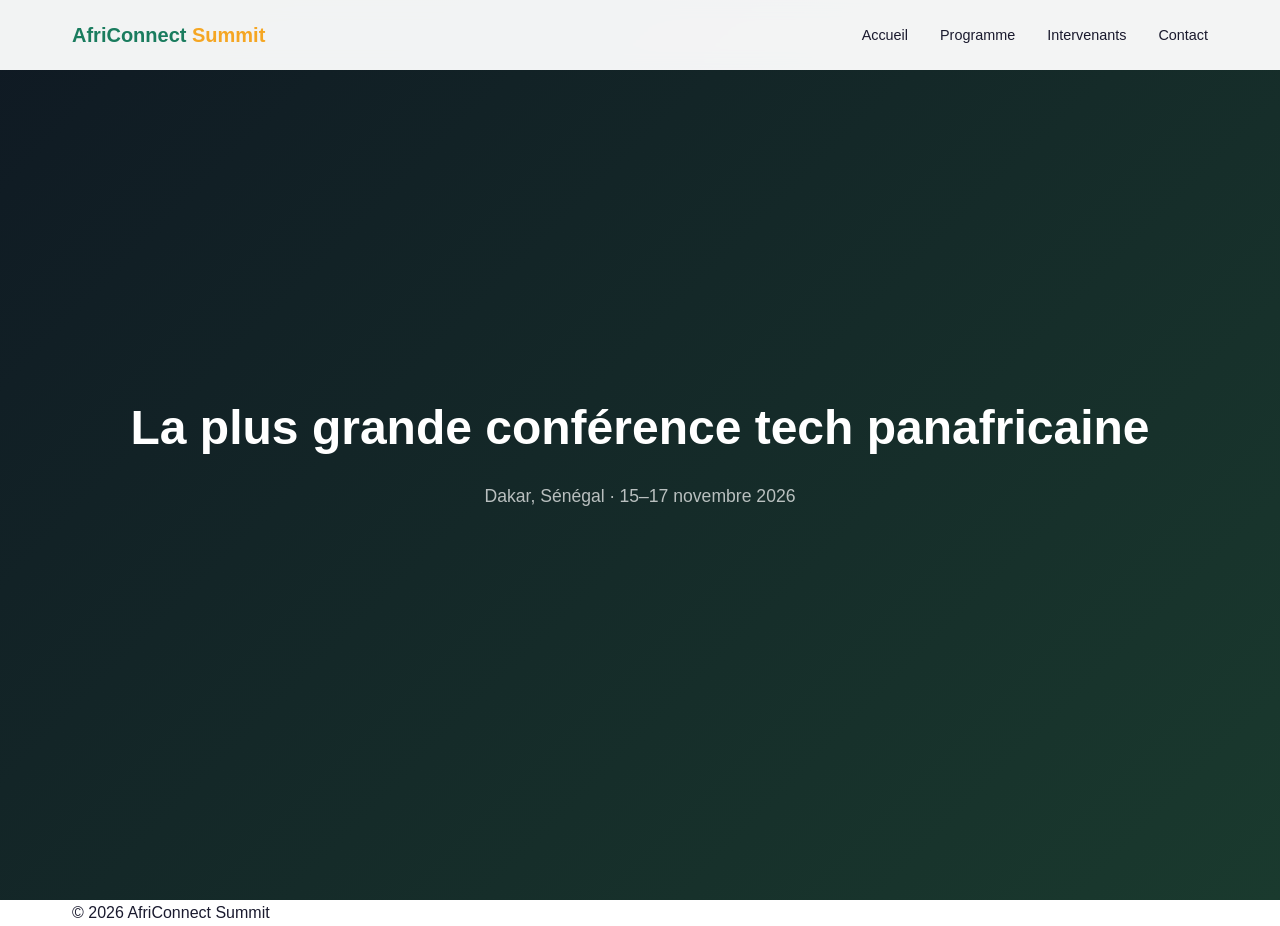
==== index.html @ d410f848 "init: structure du projet, navbar HTML, hero de base et variables CSS" ====
<!DOCTYPE html>
<html lang="fr">
<head>
  <meta charset="UTF-8" />
  <meta name="viewport" content="width=device-width, initial-scale=1.0" />
  <title>AfriConnect Summit 2026</title>
  <link rel="stylesheet" href="css/style.css" />
</head>
<body>

  <!-- NAVBAR -->
  <header>
    <nav class="navbar">
      <div class="conteneur navbar__interieur">
        <a href="index.html" class="navbar__logo">AfriConnect <span>Summit</span></a>
        <ul class="navbar__liens" id="menu-liens">
          <li><a href="index.html">Accueil</a></li>
          <li><a href="programme.html">Programme</a></li>
          <li><a href="intervenants.html">Intervenants</a></li>
          <li><a href="contact.html">Contact</a></li>
        </ul>
      </div>
    </nav>
  </header>

  <main>
    <!-- Hero - en cours de construction -->
    <section class="hero">
      <div class="hero__contenu">
        <h1 class="hero__titre">La plus grande conférence tech panafricaine</h1>
        <p class="hero__sous-titre">Dakar, Sénégal · 15–17 novembre 2026</p>
      </div>
    </section>
  </main>

  <footer>
    <div class="conteneur">
      <p>&copy; 2026 AfriConnect Summit</p>
    </div>
  </footer>

</body>
</html>
---- css/style.css ----
/* ============================================================
   AfriConnect Summit - style.css
   Début : reset et variables de base
   ============================================================ */

:root {
  --couleur-primaire: #1a7c5e;
  --couleur-secondaire: #f5a623;
  --couleur-accent: #e84855;
  --couleur-sombre: #0f1923;
  --fond-principal: #ffffff;
  --fond-secondaire: #f7f8fa;
  --fond-carte: #ffffff;
  --texte-principal: #1a1a2e;
  --texte-secondaire: #555770;
  --bordure: #e0e4ef;
  --police-titre: 'Syne', sans-serif;
  --police-corps: 'Inter', sans-serif;
  --espacement-sm: 1rem;
  --espacement-md: 2rem;
  --espacement-lg: 4rem;
  --espacement-xl: 6rem;
  --radius-sm: 6px;
  --radius-md: 12px;
  --radius-rond: 50px;
  --transition: all 0.3s ease;
}

*, *::before, *::after { box-sizing: border-box; margin: 0; padding: 0; }
html { scroll-behavior: smooth; }
body { font-family: var(--police-corps); background-color: var(--fond-principal); color: var(--texte-principal); line-height: 1.6; }
img { max-width: 100%; display: block; }
a { color: inherit; text-decoration: none; transition: var(--transition); }
ul { list-style: none; }

.conteneur { max-width: 1200px; margin: 0 auto; padding: 0 var(--espacement-md); }

/* NAVBAR */
.navbar { position: fixed; top: 0; left: 0; right: 0; z-index: 1000; background-color: rgba(255,255,255,0.95); backdrop-filter: blur(10px); padding: 1.2rem 0; transition: var(--transition); }
.navbar__interieur { display: flex; align-items: center; justify-content: space-between; }
.navbar__logo { font-family: var(--police-titre); font-size: 1.25rem; font-weight: 800; color: var(--couleur-primaire); }
.navbar__logo span { color: var(--couleur-secondaire); }
.navbar__liens { display: flex; align-items: center; gap: var(--espacement-md); }
.navbar__liens a { font-size: 0.9rem; font-weight: 500; }
.navbar__liens a:hover { color: var(--couleur-primaire); }

/* HERO provisoire */
.hero { min-height: 100vh; background: linear-gradient(135deg, #0f1923 0%, #1a3a2e 100%); display: flex; align-items: center; justify-content: center; text-align: center; padding: 6rem 2rem; }
.hero__titre { font-family: var(--police-titre); font-size: 3rem; font-weight: 800; color: #fff; margin-bottom: 1rem; }
.hero__sous-titre { color: rgba(255,255,255,0.7); font-size: 1.1rem; }
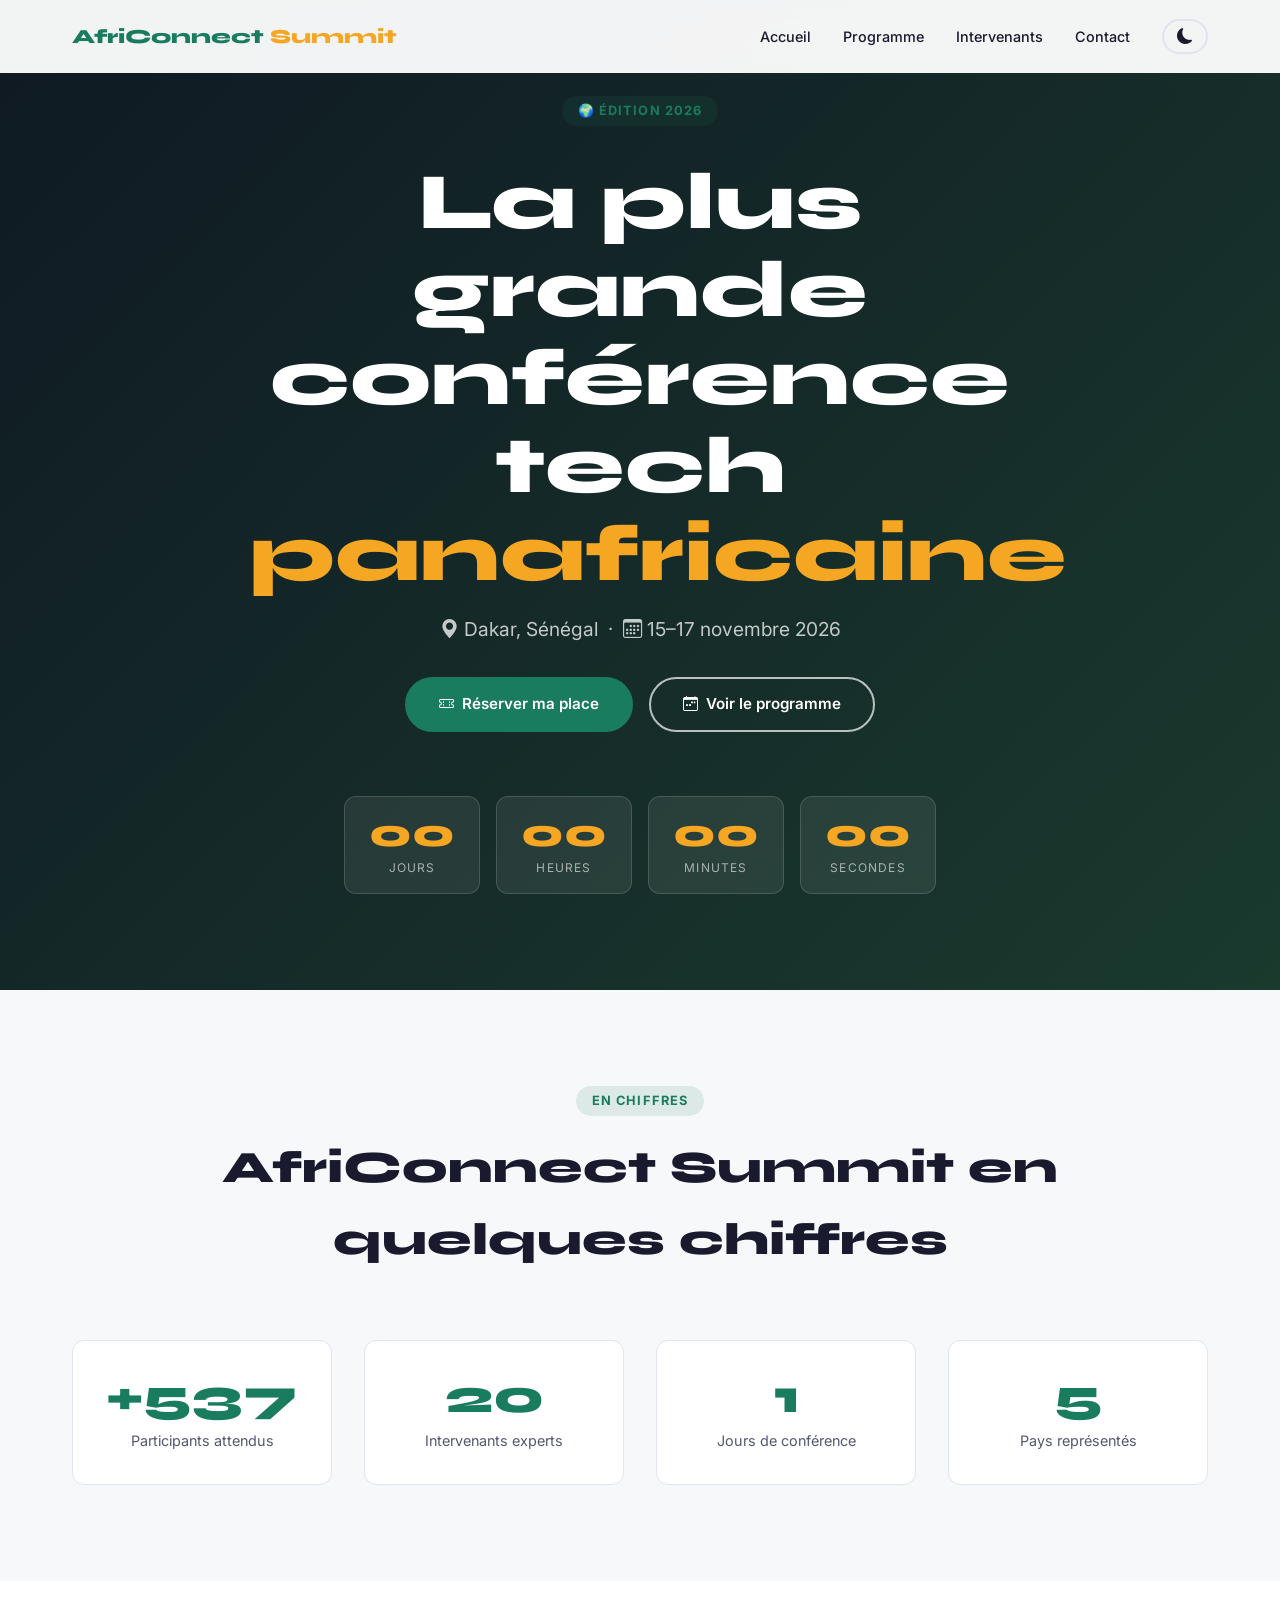
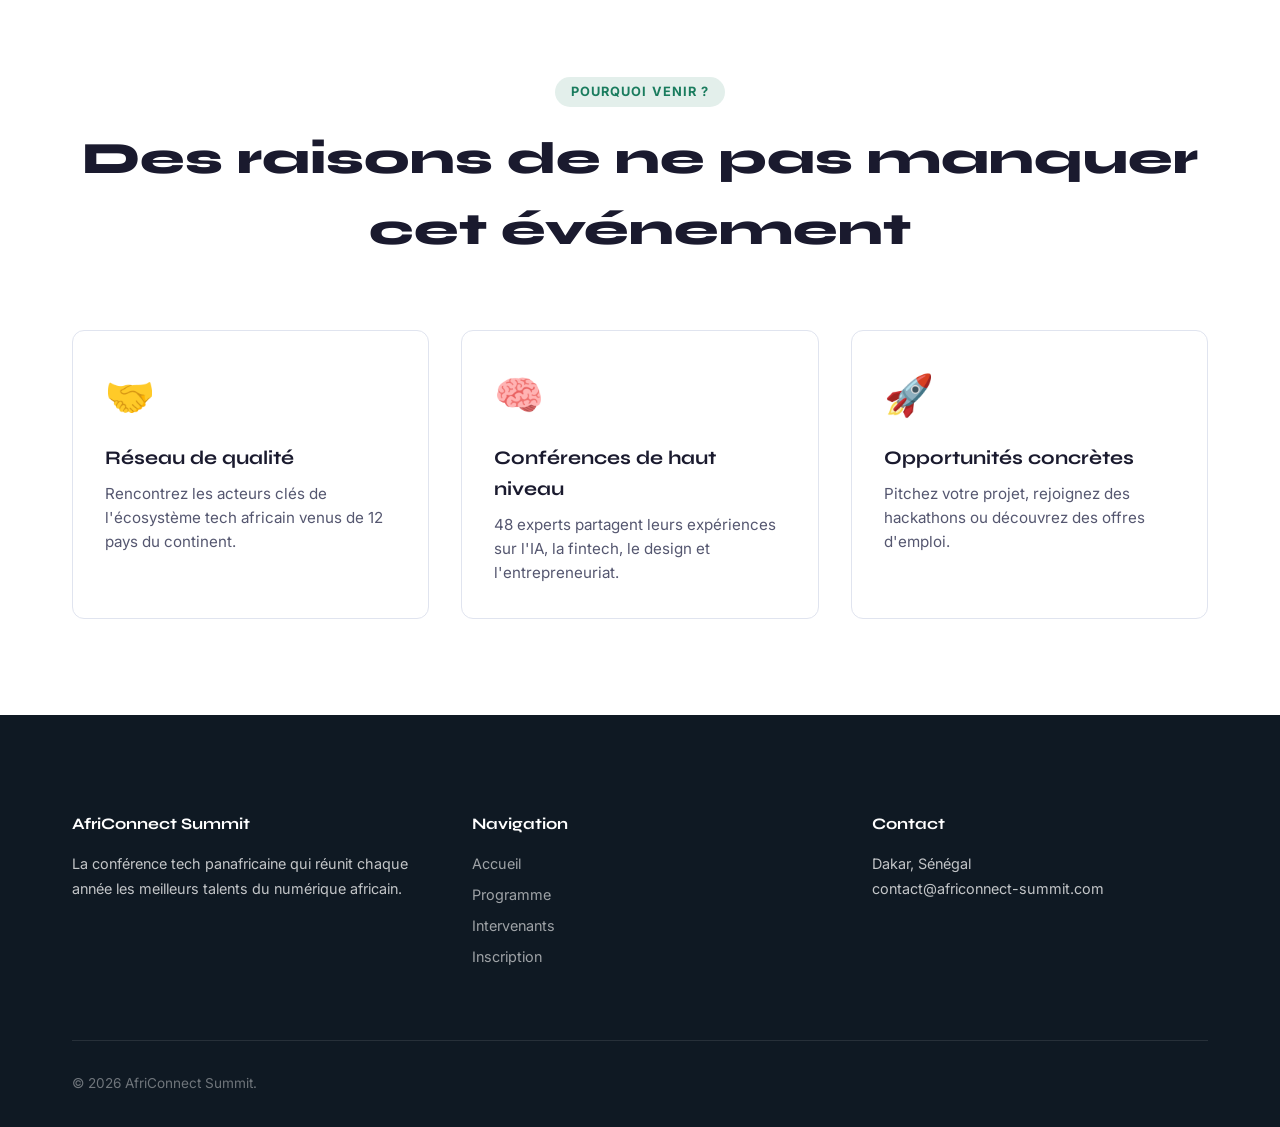
==== commit 8a6e274a: "feat: page accueil avec hero, chiffres cles, pourquoi participer et dark mode CSS" ====
--- a/index.html
+++ b/index.html
@@ -1,43 +1,106 @@
 <!DOCTYPE html>
-<html lang="fr">
+<html lang="fr" data-theme="">
 <head>
   <meta charset="UTF-8" />
   <meta name="viewport" content="width=device-width, initial-scale=1.0" />
-  <title>AfriConnect Summit 2026</title>
+  <meta name="description" content="AfriConnect Summit 2026 - La conférence tech panafricaine." />
+  <title>AfriConnect Summit 2026 - Accueil</title>
+  <link rel="preconnect" href="https://fonts.googleapis.com" />
+  <link rel="preconnect" href="https://fonts.gstatic.com" crossorigin />
+  <link href="https://fonts.googleapis.com/css2?family=Syne:wght@700;800&family=Inter:wght@400;500;600;700&display=swap" rel="stylesheet" />
+  <link rel="stylesheet" href="https://cdn.jsdelivr.net/npm/bootstrap-icons@1.11.3/font/bootstrap-icons.min.css" />
   <link rel="stylesheet" href="css/style.css" />
 </head>
 <body>
 
-  <!-- NAVBAR -->
+  <div class="overlay-menu" id="overlay-menu"></div>
+
   <header>
-    <nav class="navbar">
+    <nav class="navbar" aria-label="Navigation principale">
       <div class="conteneur navbar__interieur">
-        <a href="index.html" class="navbar__logo">AfriConnect <span>Summit</span></a>
+        <a href="index.html" class="navbar__logo" aria-label="AfriConnect Summit">AfriConnect <span>Summit</span></a>
         <ul class="navbar__liens" id="menu-liens">
           <li><a href="index.html">Accueil</a></li>
           <li><a href="programme.html">Programme</a></li>
           <li><a href="intervenants.html">Intervenants</a></li>
           <li><a href="contact.html">Contact</a></li>
+          <li>
+            <button class="btn-theme" id="btn-theme" aria-label="Basculer le mode sombre">
+              <i class="bi bi-sun-fill icone-soleil"></i>
+              <i class="bi bi-moon-fill icone-lune"></i>
+            </button>
+          </li>
         </ul>
+        <button class="hamburger" id="hamburger" aria-label="Ouvrir le menu">
+          <span></span><span></span><span></span>
+        </button>
       </div>
     </nav>
   </header>
 
   <main>
-    <!-- Hero - en cours de construction -->
-    <section class="hero">
+
+    <section class="hero" aria-label="Présentation de la conférence">
       <div class="hero__contenu">
-        <h1 class="hero__titre">La plus grande conférence tech panafricaine</h1>
-        <p class="hero__sous-titre">Dakar, Sénégal · 15–17 novembre 2026</p>
+        <div class="hero__badge"><span class="badge">🌍 Édition 2026</span></div>
+        <h1 class="hero__titre">La plus grande conférence tech<br /><span class="accent">panafricaine</span></h1>
+        <p class="hero__sous-titre"><i class="bi bi-geo-alt-fill"></i> Dakar, Sénégal &nbsp;·&nbsp; <i class="bi bi-calendar3"></i> 15–17 novembre 2026</p>
+        <div class="hero__boutons">
+          <a href="contact.html" class="btn btn-primaire"><i class="bi bi-ticket-perforated"></i> Réserver ma place</a>
+          <a href="programme.html" class="btn btn-secondaire"><i class="bi bi-calendar-week"></i> Voir le programme</a>
+        </div>
+        <div class="compte-rebours" role="timer" aria-label="Compte à rebours">
+          <div class="compte-rebours__unite"><span class="compte-rebours__nombre" id="cr-jours">--</span><span class="compte-rebours__label">Jours</span></div>
+          <div class="compte-rebours__unite"><span class="compte-rebours__nombre" id="cr-heures">--</span><span class="compte-rebours__label">Heures</span></div>
+          <div class="compte-rebours__unite"><span class="compte-rebours__nombre" id="cr-minutes">--</span><span class="compte-rebours__label">Minutes</span></div>
+          <div class="compte-rebours__unite"><span class="compte-rebours__nombre" id="cr-secondes">--</span><span class="compte-rebours__label">Secondes</span></div>
+        </div>
       </div>
     </section>
+
+    <section class="chiffres" aria-label="Chiffres clés">
+      <div class="conteneur">
+        <div class="en-tete-section">
+          <span class="badge animer">En chiffres</span>
+          <h2 class="titre-section animer">AfriConnect Summit en quelques chiffres</h2>
+        </div>
+        <div class="chiffres__grille">
+          <article class="chiffres__carte animer"><div class="chiffres__nombre" data-valeur="1200" data-prefix="+">+0</div><p class="chiffres__label">Participants attendus</p></article>
+          <article class="chiffres__carte animer"><div class="chiffres__nombre" data-valeur="48">0</div><p class="chiffres__label">Intervenants experts</p></article>
+          <article class="chiffres__carte animer"><div class="chiffres__nombre" data-valeur="3">0</div><p class="chiffres__label">Jours de conférence</p></article>
+          <article class="chiffres__carte animer"><div class="chiffres__nombre" data-valeur="12">0</div><p class="chiffres__label">Pays représentés</p></article>
+        </div>
+      </div>
+    </section>
+
+    <section class="pourquoi" aria-label="Raisons de participer">
+      <div class="conteneur">
+        <div class="en-tete-section">
+          <span class="badge animer">Pourquoi venir ?</span>
+          <h2 class="titre-section animer">Des raisons de ne pas manquer cet événement</h2>
+        </div>
+        <div class="pourquoi__liste">
+          <article class="pourquoi__argument animer"><div class="pourquoi__icone">🤝</div><h3>Réseau de qualité</h3><p>Rencontrez les acteurs clés de l'écosystème tech africain venus de 12 pays du continent.</p></article>
+          <article class="pourquoi__argument animer"><div class="pourquoi__icone">🧠</div><h3>Conférences de haut niveau</h3><p>48 experts partagent leurs expériences sur l'IA, la fintech, le design et l'entrepreneuriat.</p></article>
+          <article class="pourquoi__argument animer"><div class="pourquoi__icone">🚀</div><h3>Opportunités concrètes</h3><p>Pitchez votre projet, rejoignez des hackathons ou découvrez des offres d'emploi.</p></article>
+        </div>
+      </div>
+    </section>
+
   </main>
 
   <footer>
     <div class="conteneur">
-      <p>&copy; 2026 AfriConnect Summit</p>
+      <div class="footer__grille">
+        <div class="footer__colonne"><h4>AfriConnect Summit</h4><p>La conférence tech panafricaine qui réunit chaque année les meilleurs talents du numérique africain.</p></div>
+        <div class="footer__colonne"><h4>Navigation</h4><nav class="footer__liens-rapides"><a href="index.html">Accueil</a><a href="programme.html">Programme</a><a href="intervenants.html">Intervenants</a><a href="contact.html">Inscription</a></nav></div>
+        <div class="footer__colonne"><h4>Contact</h4><p>Dakar, Sénégal<br/>contact@africonnect-summit.com</p></div>
+      </div>
+      <div class="footer__bas"><p>&copy; <span class="annee-dynamique"></span> AfriConnect Summit.</p></div>
     </div>
   </footer>
 
+  <button class="btn-haut" id="btn-haut" aria-label="Retourner en haut"><i class="bi bi-arrow-up"></i></button>
+  <script src="js/main.js"></script>
 </body>
 </html>
--- a/css/style.css
+++ b/css/style.css
@@ -48,3 +48,86 @@
 .hero { min-height: 100vh; background: linear-gradient(135deg, #0f1923 0%, #1a3a2e 100%); display: flex; align-items: center; justify-content: center; text-align: center; padding: 6rem 2rem; }
 .hero__titre { font-family: var(--police-titre); font-size: 3rem; font-weight: 800; color: #fff; margin-bottom: 1rem; }
 .hero__sous-titre { color: rgba(255,255,255,0.7); font-size: 1.1rem; }
+
+/* ============================================================
+   Dark mode - 12 juillet
+   ============================================================ */
+[data-theme="dark"] {
+  --fond-principal: #0f1923;
+  --fond-secondaire: #1a2535;
+  --fond-carte: #1e2d3d;
+  --texte-principal: #e8eaf0;
+  --texte-secondaire: #9aa5b8;
+  --bordure: #2a3a4e;
+}
+body { transition: background-color 0.4s ease, color 0.4s ease; }
+
+/* Utilitaires */
+.btn { display: inline-flex; align-items: center; gap: 0.5rem; padding: 0.85rem 2rem; border-radius: var(--radius-rond); font-family: var(--police-corps); font-size: 0.95rem; font-weight: 600; cursor: pointer; border: 2px solid transparent; transition: var(--transition); }
+.btn-primaire { background-color: var(--couleur-primaire); color: #fff; border-color: var(--couleur-primaire); }
+.btn-primaire:hover { background-color: transparent; color: var(--couleur-primaire); }
+.btn-secondaire { background-color: transparent; color: #fff; border-color: rgba(255,255,255,0.7); }
+.btn-secondaire:hover { background-color: rgba(255,255,255,0.15); }
+.titre-section { font-family: var(--police-titre); font-size: clamp(1.8rem,4vw,2.8rem); font-weight: 800; margin-bottom: var(--espacement-sm); }
+.sous-titre-section { font-size: 1.05rem; color: var(--texte-secondaire); max-width: 560px; margin-bottom: var(--espacement-lg); }
+.en-tete-section { text-align: center; margin-bottom: var(--espacement-lg); }
+.badge { display: inline-block; padding: 0.3rem 1rem; background-color: rgba(26,124,94,0.12); color: var(--couleur-primaire); border-radius: var(--radius-rond); font-size: 0.8rem; font-weight: 700; letter-spacing: 0.08em; text-transform: uppercase; margin-bottom: var(--espacement-sm); }
+.animer { opacity: 0; transform: translateY(30px); transition: opacity 0.6s ease, transform 0.6s ease; }
+.animer.visible { opacity: 1; transform: translateY(0); }
+
+/* Navbar améliorée */
+.navbar.scrollee { box-shadow: 0 2px 20px rgba(0,0,0,0.08); padding: 0.8rem 0; }
+.navbar__liens a::after { content:''; position:absolute; bottom:-2px; left:0; width:0; height:2px; background-color:var(--couleur-primaire); transition:width 0.3s ease; }
+.navbar__liens a { position:relative; }
+.navbar__liens a:hover::after { width:100%; }
+.btn-theme { background:none; border:2px solid var(--bordure); border-radius:var(--radius-rond); padding:0.4rem 0.8rem; cursor:pointer; color:var(--texte-principal); font-size:1rem; transition:var(--transition); display:flex; align-items:center; }
+.btn-theme:hover { border-color:var(--couleur-primaire); color:var(--couleur-primaire); }
+.icone-soleil { display:none; } .icone-lune { display:inline; }
+[data-theme="dark"] .icone-soleil { display:inline; } [data-theme="dark"] .icone-lune { display:none; }
+.hamburger { display:none; flex-direction:column; gap:5px; background:none; border:none; cursor:pointer; padding:0.3rem; }
+.hamburger span { display:block; width:24px; height:2px; background-color:var(--texte-principal); border-radius:2px; transition:var(--transition); }
+
+/* Hero complet */
+.hero { position:relative; overflow:hidden; }
+.hero::before { content:''; position:absolute; top:-50%; right:-20%; width:600px; height:600px; background:radial-gradient(circle,rgba(26,124,94,0.2) 0%,transparent 70%); border-radius:50%; }
+.hero__contenu { position:relative; z-index:1; max-width:780px; }
+.hero__badge { animation: apparaitreBas 0.6s ease forwards; }
+.hero__titre { font-family:var(--police-titre); font-size:clamp(2.5rem,7vw,5rem); font-weight:800; color:#fff; line-height:1.1; margin:var(--espacement-sm) 0; animation:apparaitreBas 0.7s ease 0.1s both; }
+.hero__titre .accent { color:var(--couleur-secondaire); }
+.hero__sous-titre { font-size:clamp(1rem,2.5vw,1.2rem); color:rgba(255,255,255,0.75); margin-bottom:var(--espacement-md); animation:apparaitreBas 0.7s ease 0.2s both; }
+.hero__boutons { display:flex; gap:var(--espacement-sm); justify-content:center; flex-wrap:wrap; animation:apparaitreBas 0.7s ease 0.3s both; }
+.compte-rebours { display:flex; justify-content:center; gap:var(--espacement-sm); margin-top:var(--espacement-lg); animation:apparaitreBas 0.7s ease 0.4s both; }
+.compte-rebours__unite { background:rgba(255,255,255,0.08); border:1px solid rgba(255,255,255,0.15); border-radius:var(--radius-md); padding:1rem 1.5rem; min-width:90px; text-align:center; }
+.compte-rebours__nombre { display:block; font-family:var(--police-titre); font-size:2.5rem; font-weight:800; color:var(--couleur-secondaire); line-height:1; }
+.compte-rebours__label { display:block; font-size:0.75rem; color:rgba(255,255,255,0.6); text-transform:uppercase; letter-spacing:0.1em; margin-top:0.3rem; }
+@keyframes apparaitreBas { from { opacity:0; transform:translateY(25px); } to { opacity:1; transform:translateY(0); } }
+
+/* Chiffres clés */
+.chiffres { padding:var(--espacement-xl) 0; background-color:var(--fond-secondaire); }
+.chiffres__grille { display:grid; grid-template-columns:repeat(4,1fr); gap:var(--espacement-md); }
+.chiffres__carte { background-color:var(--fond-carte); border:1px solid var(--bordure); border-radius:var(--radius-md); padding:var(--espacement-md); text-align:center; transition:var(--transition); }
+.chiffres__carte:hover { transform:translateY(-5px); box-shadow:0 10px 30px rgba(26,124,94,0.12); }
+.chiffres__nombre { font-family:var(--police-titre); font-size:3rem; font-weight:800; color:var(--couleur-primaire); line-height:1; }
+.chiffres__label { font-size:0.9rem; color:var(--texte-secondaire); margin-top:0.5rem; }
+
+/* Pourquoi participer */
+.pourquoi { padding:var(--espacement-xl) 0; }
+.pourquoi__liste { display:flex; gap:var(--espacement-md); flex-wrap:wrap; }
+.pourquoi__argument { flex:1; min-width:260px; background-color:var(--fond-carte); border:1px solid var(--bordure); border-radius:var(--radius-md); padding:var(--espacement-md); transition:var(--transition); }
+.pourquoi__argument:hover { border-color:var(--couleur-primaire); box-shadow:0 8px 25px rgba(26,124,94,0.1); }
+.pourquoi__icone { font-size:2.5rem; margin-bottom:var(--espacement-sm); }
+.pourquoi__argument h3 { font-family:var(--police-titre); font-size:1.2rem; font-weight:700; margin-bottom:0.5rem; }
+.pourquoi__argument p { color:var(--texte-secondaire); font-size:0.95rem; }
+
+/* Footer */
+footer { background-color:var(--couleur-sombre); color:rgba(255,255,255,0.75); padding:var(--espacement-xl) 0 var(--espacement-md); }
+.footer__grille { display:flex; gap:var(--espacement-lg); margin-bottom:var(--espacement-lg); flex-wrap:wrap; }
+.footer__colonne { flex:1; min-width:200px; }
+.footer__colonne h4 { font-family:var(--police-titre); color:#fff; font-size:1rem; font-weight:700; margin-bottom:var(--espacement-sm); }
+.footer__colonne p { font-size:0.9rem; line-height:1.7; }
+.footer__liens-rapides a { display:block; font-size:0.9rem; margin-bottom:0.5rem; color:rgba(255,255,255,0.6); transition:var(--transition); }
+.footer__liens-rapides a:hover { color:var(--couleur-secondaire); padding-left:5px; }
+.footer__bas { border-top:1px solid rgba(255,255,255,0.1); padding-top:var(--espacement-md); display:flex; justify-content:space-between; font-size:0.85rem; color:rgba(255,255,255,0.4); }
+.btn-haut { position:fixed; bottom:2rem; right:2rem; width:48px; height:48px; background-color:var(--couleur-primaire); color:#fff; border:none; border-radius:50%; font-size:1.3rem; cursor:pointer; display:flex; align-items:center; justify-content:center; box-shadow:0 4px 15px rgba(26,124,94,0.4); transition:var(--transition); opacity:0; transform:translateY(20px); pointer-events:none; z-index:900; }
+.btn-haut.visible { opacity:1; transform:translateY(0); pointer-events:auto; }
+.btn-haut:hover { background-color:var(--couleur-secondaire); }
